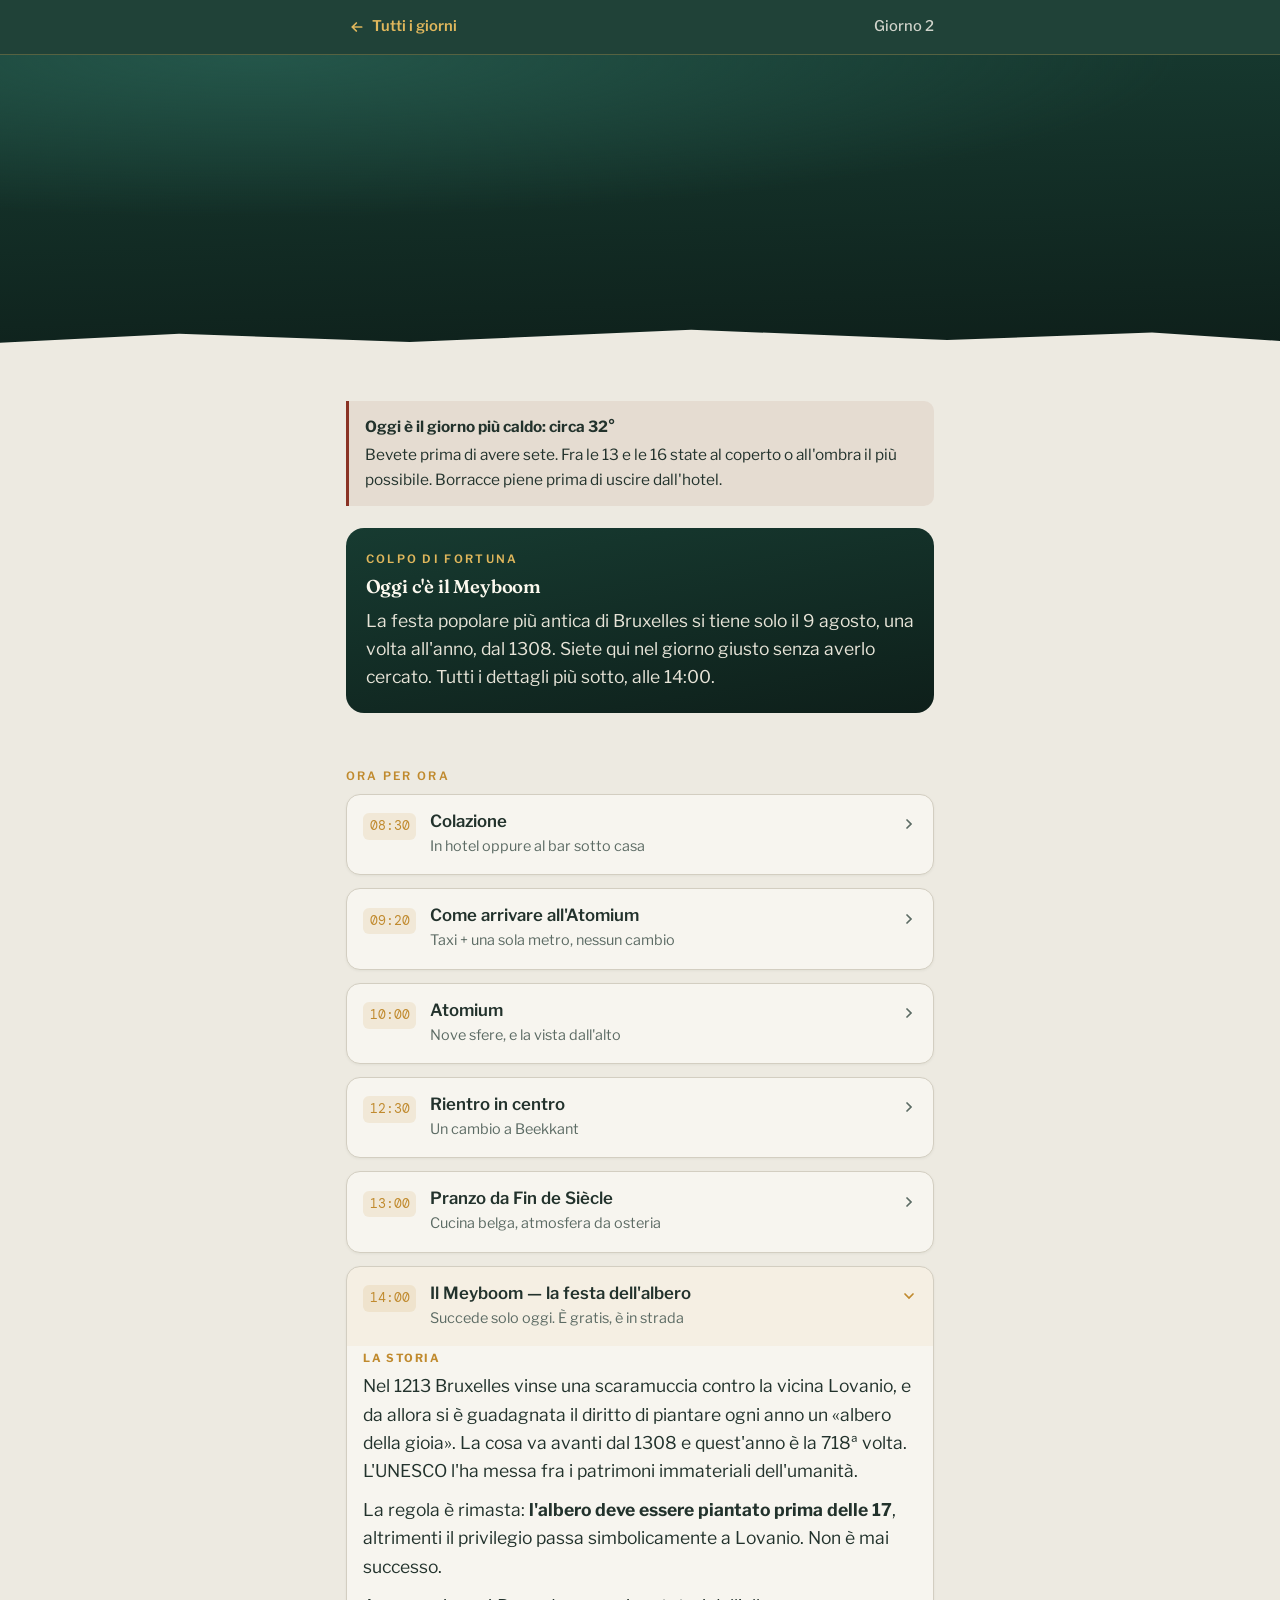
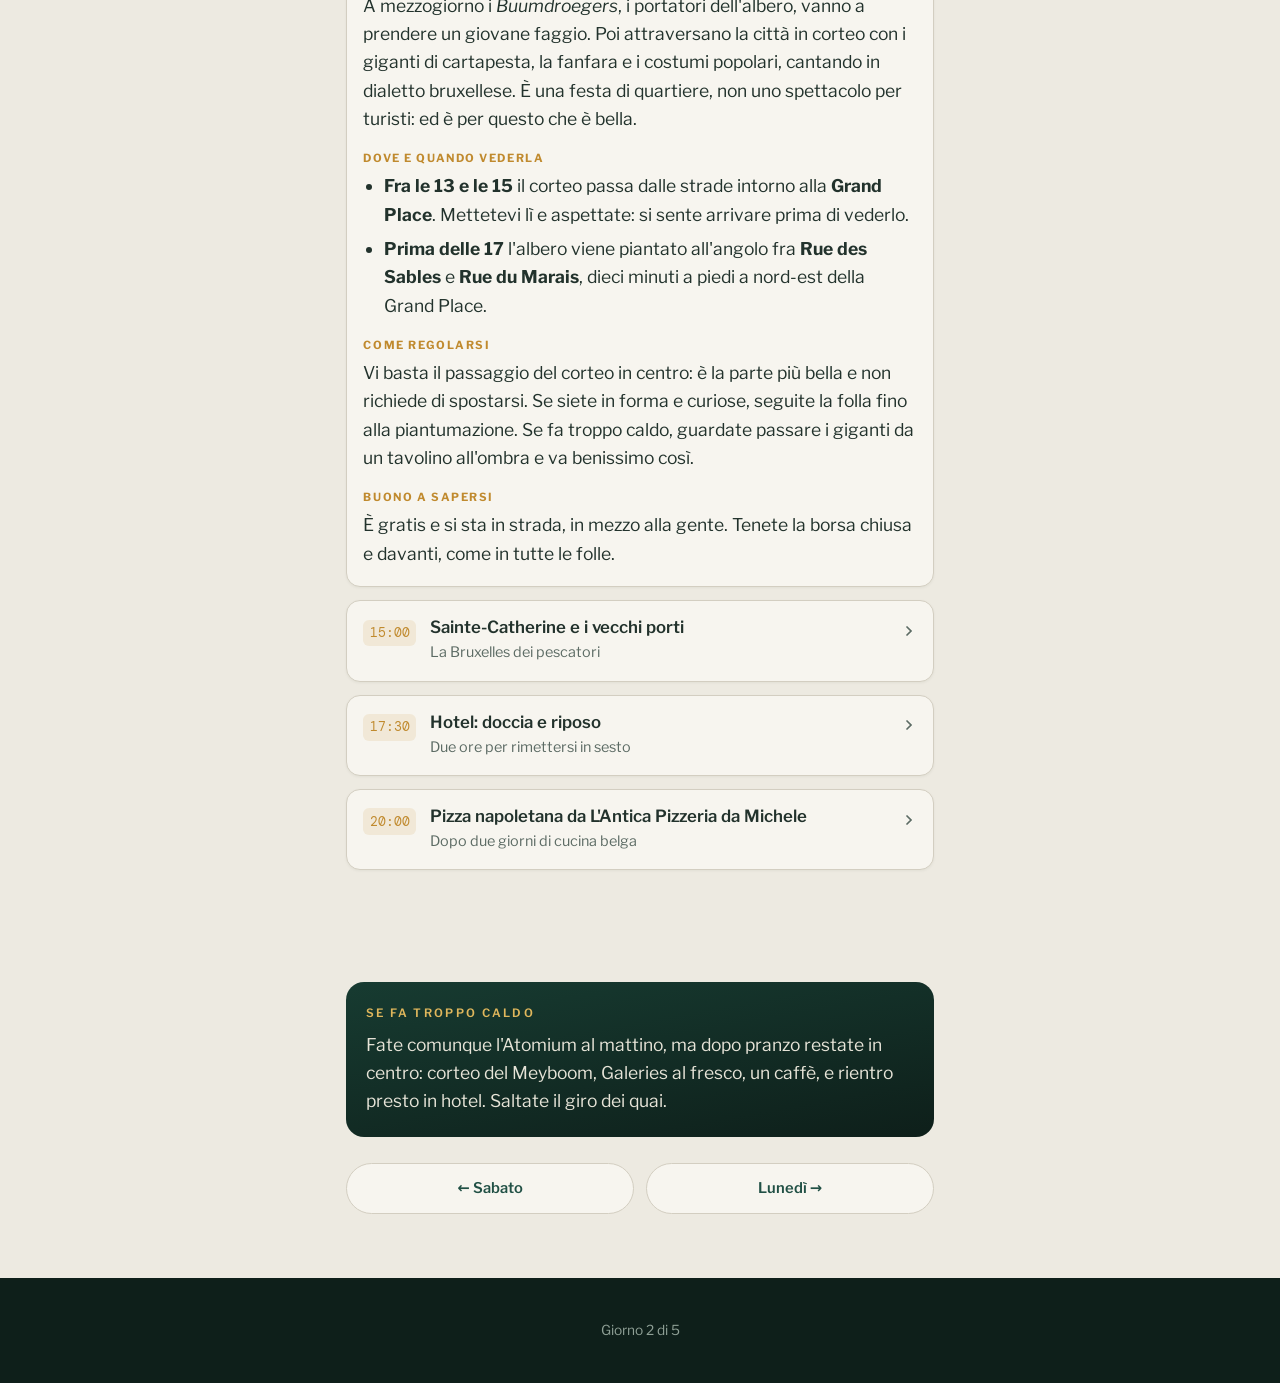
==== domenica.html @ 72709770 "Aggiungo domenica.html" ====
<!doctype html>
<html lang="it">
<head>
<meta charset="utf-8">
<meta name="viewport" content="width=device-width, initial-scale=1">
<meta name="robots" content="noindex, nofollow, noarchive, nosnippet, noimageindex">
<meta name="theme-color" content="#173B31">
<title>Domenica 9 agosto — Atomium e Meyboom</title>
<link rel="preconnect" href="https://fonts.googleapis.com">
<link rel="preconnect" href="https://fonts.gstatic.com" crossorigin>
<link href="https://fonts.googleapis.com/css2?family=DM+Mono:wght@400;500&family=Fraunces:SOFT,WONK,opsz,wght@0..100,0..1,9..144,400..700&family=Libre+Franklin:wght@400;500;600;700&display=swap" rel="stylesheet">
<link rel="stylesheet" href="css/style.css">
</head>
<body>

<div class="topbar">
  <div class="topbar__in">
    <a class="back" href="index.html">
      <svg width="16" height="16" viewBox="0 0 24 24" fill="none" stroke="currentColor" stroke-width="2.6" stroke-linecap="round"><path d="M19 12H6M11 6l-6 6 6 6"/></svg>
      Tutti i giorni
    </a>
    <span class="topbar__title">Giorno 2</span>
  </div>
</div>

<header class="hero">
  <div class="wrap">
    <p class="kicker rise">Domenica 9 agosto</p>
    <h1 class="rise">Atomium, e poi la festa</h1>
    <p class="lede rise">La sfera gigante al mattino, quando c'è ancora fresco. Nel pomeriggio in centro vi capita addosso una festa di sette secoli fa.</p>
  </div>
</header>

<main>
  <section class="section section--tight">
    <div class="wrap">
      <div class="note note--warn">
        <strong>Oggi è il giorno più caldo: circa 32°</strong>
        <p>Bevete prima di avere sete. Fra le 13 e le 16 state al coperto o all'ombra il più possibile. Borracce piene prima di uscire dall'hotel.</p>
      </div>
      <div class="panel">
        <p class="eyebrow">Colpo di fortuna</p>
        <h3>Oggi c'è il Meyboom</h3>
        <p style="margin-bottom:0">La festa popolare più antica di Bruxelles si tiene solo il 9 agosto, una volta all'anno, dal 1308. Siete qui nel giorno giusto senza averlo cercato. Tutti i dettagli più sotto, alle 14:00.</p>
      </div>
    </div>
  </section>

  <section class="section" style="padding-top:.2rem">
    <div class="wrap">
      <p class="eyebrow">Ora per ora</p>

      <details class="stop">
        <summary>
          <span class="stop__time">08:30</span>
          <span class="stop__head">
            <span class="stop__name">Colazione</span>
            <span class="stop__hint">In hotel oppure al bar sotto casa</span>
          </span>
          <svg class="stop__chev" width="16" height="16" viewBox="0 0 24 24" fill="none" stroke="currentColor" stroke-width="2.6" stroke-linecap="round"><path d="M9 6l6 6-6 6"/></svg>
        </summary>
        <div class="stop__body">
          <div class="field">
            <span class="field__label">Dove</span>
            <p>La soluzione più semplice è la colazione in hotel, anche se non è compresa nella prenotazione: si paga sul posto e si guadagna mezz'ora.</p>
            <p>In alternativa, <strong>Café Capitale</strong> in Rue du Midi 45, a pochi passi, è aperto anche la domenica dal mattino.</p>
          </div>
        </div>
      </details>

      <details class="stop">
        <summary>
          <span class="stop__time">09:20</span>
          <span class="stop__head">
            <span class="stop__name">Come arrivare all'Atomium</span>
            <span class="stop__hint">Taxi + una sola metro, nessun cambio</span>
          </span>
          <svg class="stop__chev" width="16" height="16" viewBox="0 0 24 24" fill="none" stroke="currentColor" stroke-width="2.6" stroke-linecap="round"><path d="M9 6l6 6-6 6"/></svg>
        </summary>
        <div class="stop__body">
          <div class="field">
            <span class="field__label">Passo per passo</span>
            <ul>
              <li>Chiedete alla reception un taxi per <strong>Gare du Midi</strong>.</li>
              <li>Entrate nella stazione della metro e cercate la <strong>linea 6 direzione ROI BAUDOUIN</strong>.</li>
              <li>Restate a bordo per 12 fermate e scendete a <strong>HEYSEL / HEIZEL</strong>.</li>
              <li>All'uscita seguite i cartelli «Atomium»: si vede già da lontano.</li>
            </ul>
          </div>
          <div class="field">
            <span class="field__label">Il biglietto</span>
            <p>Ognuna appoggia <strong>la propria</strong> carta bancaria contactless al lettore grigio all'ingresso. Quando compare il verde, siete a posto. Se vi controllano, mostrate la stessa carta che avete usato.</p>
          </div>
          <div class="field">
            <span class="field__label">Quanto ci vuole</span>
            <p>Circa 20 minuti di metro. Contando taxi e attesa, calcolate 40 minuti in tutto.</p>
          </div>
        </div>
      </details>

      <details class="stop">
        <summary>
          <span class="stop__time">10:00</span>
          <span class="stop__head">
            <span class="stop__name">Atomium</span>
            <span class="stop__hint">Nove sfere, e la vista dall'alto</span>
          </span>
          <svg class="stop__chev" width="16" height="16" viewBox="0 0 24 24" fill="none" stroke="currentColor" stroke-width="2.6" stroke-linecap="round"><path d="M9 6l6 6-6 6"/></svg>
        </summary>
        <div class="stop__body">
          <div class="field">
            <span class="field__label">La storia</span>
            <p>È stato costruito per l'Esposizione Universale del 1958 e doveva durare sei mesi. Rappresenta un cristallo di ferro ingrandito 165 miliardi di volte: nove sfere d'acciaio unite da tubi, alto 102 metri. Nel 1958 significava fiducia assoluta nella scienza e nel futuro.</p>
            <p>Finita l'esposizione avrebbero dovuto smontarlo. Piaceva troppo, e nessuno ebbe il coraggio di toccarlo. Sessant'anni dopo è il simbolo della città.</p>
          </div>
          <div class="field">
            <span class="field__label">Orari e costo</span>
            <p>Aperto tutti i giorni dalle 10:00 alle 18:00. Il biglietto è valido per la giornata scelta, con ingresso fino alle 17:30. Circa 17 € a testa.</p>
          </div>
          <div class="field">
            <span class="field__label">Come funziona la visita</span>
            <ul>
              <li>Prima le foto da fuori: da vicino è molto più grande di come sembra.</li>
              <li>Poi l'ascensore fino alla sfera in cima, con la vista a 360° su Bruxelles.</li>
              <li>Si scende visitando le altre sfere, collegate da scale mobili e tubi.</li>
            </ul>
          </div>
          <div class="field">
            <span class="field__label">Buono a sapersi</span>
            <p>La coda per l'ascensore panoramico può arrivare a mezz'ora: per questo si va presto. Dentro c'è aria condizionata e ci sono bagni. <strong>Non aggiungete Mini-Europe</strong>: costa quanto l'Atomium ed è tutto all'aperto, con questo caldo diventa una pena.</p>
          </div>
        </div>
      </details>

      <details class="stop">
        <summary>
          <span class="stop__time">12:30</span>
          <span class="stop__head">
            <span class="stop__name">Rientro in centro</span>
            <span class="stop__hint">Un cambio a Beekkant</span>
          </span>
          <svg class="stop__chev" width="16" height="16" viewBox="0 0 24 24" fill="none" stroke="currentColor" stroke-width="2.6" stroke-linecap="round"><path d="M9 6l6 6-6 6"/></svg>
        </summary>
        <div class="stop__body">
          <div class="field">
            <span class="field__label">Passo per passo</span>
            <ul>
              <li>Tornate alla stazione <strong>HEYSEL / HEIZEL</strong>.</li>
              <li>Prendete la <strong>linea 6 direzione ELISABETH</strong>.</li>
              <li>Dopo 8 fermate scendete a <strong>BEEKKANT</strong>.</li>
              <li>Lì seguite i cartelli per la <strong>linea 1 direzione STOCKEL</strong> oppure la <strong>linea 5 direzione HERRMANN-DEBROUX</strong>: vanno bene entrambe.</li>
              <li>Tre fermate e scendete a <strong>SAINTE-CATHERINE / SINT-KATELIJNE</strong>.</li>
            </ul>
          </div>
          <div class="field">
            <span class="field__label">Se vi confondete</span>
            <p>Mostrate a un addetto questa frase:</p>
            <p class="addr">Sainte-Catherine, s'il vous plaît. Quelle ligne ?</p>
            <p>Non c'è fretta: le metro passano ogni pochi minuti e nessuno vi corre dietro.</p>
          </div>
        </div>
      </details>

      <details class="stop">
        <summary>
          <span class="stop__time">13:00</span>
          <span class="stop__head">
            <span class="stop__name">Pranzo da Fin de Siècle</span>
            <span class="stop__hint">Cucina belga, atmosfera da osteria</span>
          </span>
          <svg class="stop__chev" width="16" height="16" viewBox="0 0 24 24" fill="none" stroke="currentColor" stroke-width="2.6" stroke-linecap="round"><path d="M9 6l6 6-6 6"/></svg>
        </summary>
        <div class="stop__body">
          <div class="field">
            <span class="field__label">Dove</span>
            <p class="addr">Rue des Chartreux 9<br>1000 Bruxelles</p>
          </div>
          <div class="field">
            <span class="field__label">Orari</span>
            <p>Aperto tutti i giorni dalle 12:00. Non si prenota: si arriva e si aspetta il turno.</p>
          </div>
          <div class="field">
            <span class="field__label">Portate contanti</span>
            <p>Storicamente qui si paga <strong>in contanti</strong>. Pare che ora accettino anche la carta, ma non fidatevi: uscite dall'hotel con 60–70 € in tasca e non avrete problemi.</p>
          </div>
          <div class="field">
            <span class="field__label">Se c'è troppa coda</span>
            <p>A tre minuti c'è <strong>9 et Voisins</strong>, Rue Van Artevelde 1, stessa cucina. Oppure mangiate qualcosa di veloce: nel pomeriggio c'è la festa e vale la pena non arrivare tardi.</p>
          </div>
        </div>
      </details>

      <details class="stop" open>
        <summary>
          <span class="stop__time">14:00</span>
          <span class="stop__head">
            <span class="stop__name">Il Meyboom — la festa dell'albero</span>
            <span class="stop__hint">Succede solo oggi. È gratis, è in strada</span>
          </span>
          <svg class="stop__chev" width="16" height="16" viewBox="0 0 24 24" fill="none" stroke="currentColor" stroke-width="2.6" stroke-linecap="round"><path d="M9 6l6 6-6 6"/></svg>
        </summary>
        <div class="stop__body">
          <div class="field">
            <span class="field__label">La storia</span>
            <p>Nel 1213 Bruxelles vinse una scaramuccia contro la vicina Lovanio, e da allora si è guadagnata il diritto di piantare ogni anno un «albero della gioia». La cosa va avanti dal 1308 e quest'anno è la 718ª volta. L'UNESCO l'ha messa fra i patrimoni immateriali dell'umanità.</p>
            <p>La regola è rimasta: <strong>l'albero deve essere piantato prima delle 17</strong>, altrimenti il privilegio passa simbolicamente a Lovanio. Non è mai successo.</p>
            <p>A mezzogiorno i <em>Buumdroegers</em>, i portatori dell'albero, vanno a prendere un giovane faggio. Poi attraversano la città in corteo con i giganti di cartapesta, la fanfara e i costumi popolari, cantando in dialetto bruxellese. È una festa di quartiere, non uno spettacolo per turisti: ed è per questo che è bella.</p>
          </div>
          <div class="field">
            <span class="field__label">Dove e quando vederla</span>
            <ul>
              <li><strong>Fra le 13 e le 15</strong> il corteo passa dalle strade intorno alla <strong>Grand Place</strong>. Mettetevi lì e aspettate: si sente arrivare prima di vederlo.</li>
              <li><strong>Prima delle 17</strong> l'albero viene piantato all'angolo fra <strong>Rue des Sables</strong> e <strong>Rue du Marais</strong>, dieci minuti a piedi a nord-est della Grand Place.</li>
            </ul>
          </div>
          <div class="field">
            <span class="field__label">Come regolarsi</span>
            <p>Vi basta il passaggio del corteo in centro: è la parte più bella e non richiede di spostarsi. Se siete in forma e curiose, seguite la folla fino alla piantumazione. Se fa troppo caldo, guardate passare i giganti da un tavolino all'ombra e va benissimo così.</p>
          </div>
          <div class="field">
            <span class="field__label">Buono a sapersi</span>
            <p>È gratis e si sta in strada, in mezzo alla gente. Tenete la borsa chiusa e davanti, come in tutte le folle.</p>
          </div>
        </div>
      </details>

      <details class="stop">
        <summary>
          <span class="stop__time">15:00</span>
          <span class="stop__head">
            <span class="stop__name">Sainte-Catherine e i vecchi porti</span>
            <span class="stop__hint">La Bruxelles dei pescatori</span>
          </span>
          <svg class="stop__chev" width="16" height="16" viewBox="0 0 24 24" fill="none" stroke="currentColor" stroke-width="2.6" stroke-linecap="round"><path d="M9 6l6 6-6 6"/></svg>
        </summary>
        <div class="stop__body">
          <div class="field">
            <span class="field__label">La storia</span>
            <p>Fino all'Ottocento qui c'era acqua: un porto interno collegava Bruxelles al mare attraverso i canali. Poi i bacini furono coperti e diventarono strade, ma i nomi sono rimasti — <em>Quai au Bois à Brûler</em>, la banchina della legna da ardere, <em>Marché aux Poissons</em>, il mercato del pesce.</p>
            <p>Le piazze lunghe e strette che vedete sono i vecchi bacini svuotati. È il quartiere dei ristoranti di pesce e, la sera, dei bruxellesi veri.</p>
          </div>
          <div class="field">
            <span class="field__label">Il giro, senza fretta</span>
            <ul>
              <li>Piazza Sainte-Catherine e la chiesa.</li>
              <li>I vecchi quai e la zona del mercato del pesce.</li>
              <li>La Borsa, da fuori.</li>
              <li>Una pausa al fresco nelle Galeries Saint-Hubert.</li>
              <li>Ancora Grand Place, poi rientro a piedi in hotel.</li>
            </ul>
          </div>
          <div class="field">
            <span class="field__label">Con questo caldo</span>
            <p>Fate una sosta ogni mezz'ora: un caffè, una cioccolata fredda, una gaufre. Le Galeries e i locali sono anche pause d'ombra, non solo golosità.</p>
          </div>
        </div>
      </details>

      <details class="stop">
        <summary>
          <span class="stop__time">17:30</span>
          <span class="stop__head">
            <span class="stop__name">Hotel: doccia e riposo</span>
            <span class="stop__hint">Due ore per rimettersi in sesto</span>
          </span>
          <svg class="stop__chev" width="16" height="16" viewBox="0 0 24 24" fill="none" stroke="currentColor" stroke-width="2.6" stroke-linecap="round"><path d="M9 6l6 6-6 6"/></svg>
        </summary>
        <div class="stop__body">
          <div class="field">
            <span class="field__label">Promemoria</span>
            <p>Riempite le borracce per domani: la giornata a Bruges comincia presto.</p>
          </div>
        </div>
      </details>

      <details class="stop">
        <summary>
          <span class="stop__time">20:00</span>
          <span class="stop__head">
            <span class="stop__name">Pizza napoletana da L'Antica Pizzeria da Michele</span>
            <span class="stop__hint">Dopo due giorni di cucina belga</span>
          </span>
          <svg class="stop__chev" width="16" height="16" viewBox="0 0 24 24" fill="none" stroke="currentColor" stroke-width="2.6" stroke-linecap="round"><path d="M9 6l6 6-6 6"/></svg>
        </summary>
        <div class="stop__body">
          <div class="field">
            <span class="field__label">Perché proprio qui</span>
            <p>È la filiale bruxellese della pizzeria di Napoli aperta nel 1870, quella storica dei Forcella. Impasto sottile e alto sul cornicione, cotta in un attimo, pizze grandi. Dopo carbonnade e crocchette, fa un piacere enorme.</p>
          </div>
          <div class="field">
            <span class="field__label">Dove</span>
            <p class="addr">Rue Antoine Dansaert 53<br>1000 Bruxelles</p>
            <a class="tel" href="tel:+3224272844">Chiama per prenotare</a>
          </div>
          <div class="field">
            <span class="field__label">Orari e costo</span>
            <p>Aperto tutti i giorni dalle 11:00 a mezzanotte. Una pizza sta intorno ai 12–15 €.</p>
          </div>
          <div class="field">
            <span class="field__label">Come arrivarci</span>
            <p>Dieci minuti a piedi dall'hotel passando dalla Borsa, oppure quattro minuti dalla zona di Sainte-Catherine dove siete state nel pomeriggio.</p>
          </div>
          <div class="field">
            <span class="field__label">Buono a sapersi</span>
            <p>Le pizze sono grosse: se non ce la fate, chiedete la scatola e portatela via, lo fanno senza problemi.</p>
          </div>
        </div>
      </details>

    </div>
  </section>

  <section class="section section--tight">
    <div class="wrap">
      <div class="panel">
        <p class="eyebrow">Se fa troppo caldo</p>
        <p style="margin-bottom:0">Fate comunque l'Atomium al mattino, ma dopo pranzo restate in centro: corteo del Meyboom, Galeries al fresco, un caffè, e rientro presto in hotel. Saltate il giro dei quai.</p>
      </div>

      <div class="pager">
        <a href="sabato.html">← Sabato</a>
        <a href="lunedi.html">Lunedì →</a>
      </div>
    </div>
  </section>
</main>

<footer class="foot">
  <div class="wrap"><p style="margin:0">Giorno 2 di 5</p></div>
</footer>

<script src="js/main.js"></script>
</body>
</html>
---- css/style.css ----
/* ============================================================
   Bruxelles & Bruges — foglio di stile
   Palette: brasserie Art Nouveau (verde bottiglia, ottone, carta)
   ============================================================ */

:root{
  --ink:      #0E1F1A;
  --green:    #173B31;
  --green-2:  #215045;
  --brass:    #C08A2E;
  --brass-lt: #E0B75C;
  --paper:    #EDEAE1;
  --paper-2:  #F7F5EF;
  --text:     #22322C;
  --muted:    #5C6B64;
  --oxblood:  #8A3324;
  --line:     #D3CEC1;

  --sp: clamp(1.1rem, 5vw, 1.6rem);
  --radius: 14px;
  --shadow: 0 2px 10px rgba(14,31,26,.07), 0 12px 28px rgba(14,31,26,.06);
}

*,*::before,*::after{ box-sizing:border-box; }

html{ -webkit-text-size-adjust:100%; scroll-behavior:smooth; }

body{
  margin:0;
  background:var(--paper);
  color:var(--text);
  font-family:"Libre Franklin", system-ui, -apple-system, "Segoe UI", sans-serif;
  font-size:17.5px;
  line-height:1.62;
  -webkit-font-smoothing:antialiased;
  overflow-x:hidden;
}

h1,h2,h3{
  font-family:"Fraunces","Iowan Old Style",Georgia,serif;
  font-variation-settings:"SOFT" 20,"WONK" 1;
  font-weight:600;
  line-height:1.12;
  letter-spacing:-.01em;
  margin:0 0 .5em;
}

h1{ font-size:clamp(2.1rem,9.5vw,3rem); }
h2{ font-size:clamp(1.45rem,6vw,1.9rem); }
h3{ font-size:1.16rem; }

p{ margin:0 0 1em; }
a{ color:var(--green-2); }

.wrap{ width:100%; max-width:640px; margin-inline:auto; padding-inline:var(--sp); }

/* ---------- etichette / occhielli ---------- */
.eyebrow{
  font-size:.72rem;
  font-weight:600;
  text-transform:uppercase;
  letter-spacing:.2em;
  color:var(--brass);
  margin:0 0 .7em;
}
.mono{
  font-family:"DM Mono","SFMono-Regular",ui-monospace,Menlo,monospace;
  font-size:.86em;
  letter-spacing:.01em;
}

/* ============================================================
   Barra superiore
   ============================================================ */
.topbar{
  position:sticky; top:0; z-index:50;
  background:rgba(23,59,49,.96);
  backdrop-filter:saturate(140%) blur(8px);
  border-bottom:1px solid rgba(224,183,92,.28);
}
.topbar__in{
  display:flex; align-items:center; gap:.7rem;
  min-height:54px;
  max-width:640px; margin-inline:auto; padding-inline:var(--sp);
}
.topbar a.back{
  display:inline-flex; align-items:center; gap:.45rem;
  color:var(--brass-lt); text-decoration:none;
  font-size:.92rem; font-weight:600;
  padding:.55rem .2rem;
}
.topbar a.back:hover{ color:#fff; }
.topbar__title{
  color:#EFEDE4; font-size:.92rem; font-weight:500;
  margin-left:auto; opacity:.85;
}

/* ============================================================
   Copertina
   ============================================================ */
.hero{
  position:relative;
  background:
    radial-gradient(120% 90% at 20% 0%, #24564A 0%, transparent 60%),
    linear-gradient(178deg,var(--green) 0%, var(--ink) 100%);
  color:#F2EFE5;
  padding:calc(var(--sp) * 2.4) 0 calc(var(--sp) * 2.1);
  overflow:hidden;
}
.hero::after{
  content:""; position:absolute; inset:auto 0 -1px 0; height:34px;
  background:var(--paper);
  clip-path:polygon(0 100%,0 60%,14% 34%,32% 58%,54% 22%,74% 52%,90% 30%,100% 55%,100% 100%);
  opacity:.999;
}
.hero__flourish{
  position:absolute; right:-70px; top:-40px;
  width:280px; height:280px; opacity:.16; pointer-events:none;
}
.hero h1{ color:#FBF8EE; margin-bottom:.35em; }
.hero .kicker{
  color:var(--brass-lt); font-weight:600;
  letter-spacing:.18em; text-transform:uppercase; font-size:.74rem;
  margin:0 0 1.1em;
}
.hero .lede{ color:#D8DFD8; font-size:1.06rem; margin-bottom:0; max-width:34ch; }
.hero .dates{
  display:inline-block; margin-top:1.4rem;
  border:1px solid rgba(224,183,92,.45); border-radius:99px;
  padding:.42rem 1rem; color:var(--brass-lt);
}

/* animazione di entrata */
.rise{ opacity:0; transform:translateY(14px); }
.loaded .rise{ animation:rise .75s cubic-bezier(.22,.8,.3,1) forwards; }
.loaded .rise:nth-child(2){ animation-delay:.09s; }
.loaded .rise:nth-child(3){ animation-delay:.18s; }
.loaded .rise:nth-child(4){ animation-delay:.27s; }
.loaded .rise:nth-child(5){ animation-delay:.36s; }
@keyframes rise{ to{ opacity:1; transform:none; } }

/* ============================================================
   Sezioni
   ============================================================ */
.section{ padding:calc(var(--sp) * 1.9) 0; }
.section--tight{ padding:calc(var(--sp) * 1.1) 0; }

.rule{
  border:0; height:1px; background:var(--line);
  margin:calc(var(--sp) * 1.3) 0;
}

/* ============================================================
   Filo dei giorni (elemento distintivo)
   ============================================================ */
.thread{ position:relative; padding-left:44px; }
.thread__rail{
  position:absolute; left:15px; top:6px; bottom:6px; width:2px;
  background:var(--line); border-radius:2px;
}
.thread__fill{
  position:absolute; left:15px; top:6px; width:2px; height:0;
  background:linear-gradient(180deg,var(--brass-lt),var(--brass));
  border-radius:2px;
  transition:height .18s linear;
}

.day{
  position:relative;
  margin-bottom:1.05rem;
  opacity:0; transform:translateY(18px);
  transition:opacity .6s ease, transform .6s cubic-bezier(.22,.8,.3,1);
}
.day.is-in{ opacity:1; transform:none; }

.day__node{
  position:absolute; left:-36px; top:22px;
  width:15px; height:15px; border-radius:50%;
  background:var(--paper); border:2px solid var(--line);
  transition:border-color .45s ease, background .45s ease, box-shadow .45s ease;
}
.day.is-in .day__node{
  border-color:var(--brass);
  background:var(--brass-lt);
  box-shadow:0 0 0 5px rgba(192,138,46,.14);
}

.day__card{
  display:block;
  background:var(--paper-2);
  border:1px solid var(--line);
  border-radius:var(--radius);
  padding:1.15rem 1.15rem 1.2rem;
  text-decoration:none; color:inherit;
  box-shadow:var(--shadow);
  transition:transform .25s cubic-bezier(.22,.8,.3,1), box-shadow .25s ease, border-color .25s ease;
}
.day__card:active{ transform:scale(.988); }
.day__card:hover{ border-color:var(--brass); }

.day__date{
  font-family:"DM Mono",ui-monospace,monospace;
  font-size:.78rem; letter-spacing:.06em;
  color:var(--brass); text-transform:uppercase;
  display:flex; align-items:baseline; gap:.5rem; margin-bottom:.45rem;
}
.day__date b{ color:var(--muted); font-weight:500; }
.day__title{
  font-family:"Fraunces",Georgia,serif;
  font-variation-settings:"SOFT" 20,"WONK" 1;
  font-size:1.42rem; font-weight:600; line-height:1.15;
  margin:0 0 .35rem;
}
.day__sub{ color:var(--muted); font-size:.97rem; margin:0; }
.day__meta{
  display:flex; flex-wrap:wrap; gap:.4rem;
  margin-top:.85rem;
}
.chip{
  font-size:.76rem; font-weight:600; letter-spacing:.02em;
  padding:.28rem .62rem; border-radius:99px;
  background:rgba(23,59,49,.07); color:var(--green-2);
  border:1px solid rgba(23,59,49,.1);
}
.chip--sun{ background:rgba(192,138,46,.14); color:#8A6414; border-color:rgba(192,138,46,.25); }
.chip--star{ background:rgba(138,51,36,.1); color:var(--oxblood); border-color:rgba(138,51,36,.2); }
.day__go{
  margin-top:.9rem; font-size:.88rem; font-weight:600;
  color:var(--green-2); display:inline-flex; align-items:center; gap:.35rem;
}
.day__go svg{ transition:transform .25s ease; }
.day__card:hover .day__go svg{ transform:translateX(3px); }

/* ============================================================
   Tappe (fisarmonica)
   ============================================================ */
.stop{
  background:var(--paper-2);
  border:1px solid var(--line);
  border-radius:var(--radius);
  margin-bottom:.8rem;
  overflow:hidden;
  box-shadow:0 1px 3px rgba(14,31,26,.05);
}
.stop > summary{
  list-style:none; cursor:pointer;
  padding:1rem 1.05rem;
  display:flex; gap:.85rem; align-items:flex-start;
}
.stop > summary::-webkit-details-marker{ display:none; }
.stop > summary:focus-visible{ outline:3px solid var(--brass); outline-offset:-3px; }

.stop__time{
  font-family:"DM Mono",ui-monospace,monospace;
  font-size:.79rem; color:var(--brass);
  background:rgba(192,138,46,.12);
  border-radius:6px; padding:.2rem .4rem;
  white-space:nowrap; margin-top:.15rem;
}
.stop__head{ flex:1; min-width:0; }
.stop__name{ font-weight:600; font-size:1.05rem; display:block; line-height:1.3; }
.stop__hint{ color:var(--muted); font-size:.9rem; display:block; margin-top:.15rem; }
.stop__chev{
  flex:none; margin-top:.35rem; color:var(--muted);
  transition:transform .3s cubic-bezier(.22,.8,.3,1);
}
.stop[open] > summary .stop__chev{ transform:rotate(90deg); color:var(--brass); }
.stop[open] > summary{ background:rgba(192,138,46,.06); }

.stop__body{ padding:.2rem 1.05rem 1.15rem; }
.stop[open] .stop__body{ animation:unfold .34s cubic-bezier(.22,.8,.3,1); }
@keyframes unfold{ from{ opacity:0; transform:translateY(-6px); } to{ opacity:1; transform:none; } }

.field{ margin:0 0 1rem; }
.field:last-child{ margin-bottom:0; }
.field__label{
  font-size:.7rem; font-weight:700; text-transform:uppercase;
  letter-spacing:.14em; color:var(--brass);
  display:block; margin-bottom:.3rem;
}
.field p{ margin:0 0 .6em; }
.field p:last-child{ margin-bottom:0; }
.field ul{ margin:.2em 0 0; padding-left:1.15em; }
.field li{ margin-bottom:.35em; }

/* ============================================================
   Riquadri di avviso
   ============================================================ */
.note{
  border-left:3px solid var(--brass);
  background:rgba(192,138,46,.09);
  border-radius:0 10px 10px 0;
  padding:.85rem 1rem;
  margin:1.1rem 0;
  font-size:.96rem;
}
.note--warn{ border-left-color:var(--oxblood); background:rgba(138,51,36,.08); }
.note--calm{ border-left-color:var(--green-2); background:rgba(23,59,49,.06); }
.note strong{ display:block; margin-bottom:.2rem; }
.note p:last-child{ margin-bottom:0; }

/* ============================================================
   Blocco verde (piano B, riepiloghi)
   ============================================================ */
.panel{
  background:linear-gradient(170deg,var(--green) 0%,var(--ink) 100%);
  color:#E7E4D8;
  border-radius:18px;
  padding:1.35rem 1.25rem;
  margin:1.4rem 0;
}
.panel h2,.panel h3{ color:#FBF8EE; }
.panel .eyebrow{ color:var(--brass-lt); }
.panel a{ color:var(--brass-lt); }
.panel ul{ padding-left:1.15em; margin:.4em 0 0; }
.panel li{ margin-bottom:.45em; }

/* ============================================================
   Riquadri indirizzo / telefono
   ============================================================ */
.card{
  background:var(--paper-2); border:1px solid var(--line);
  border-radius:var(--radius); padding:1rem 1.05rem; margin-bottom:.8rem;
}
.card h3{ margin-bottom:.3rem; }
.addr{
  font-family:"DM Mono",ui-monospace,monospace;
  font-size:.94rem; line-height:1.5;
  background:rgba(23,59,49,.05);
  border:1px dashed var(--line);
  border-radius:10px; padding:.7rem .8rem;
  margin:.6rem 0;
  word-break:break-word;
  white-space:pre-line;
}
.tel{
  display:inline-flex; align-items:center; gap:.45rem;
  background:var(--green); color:#F5F2E7 !important;
  text-decoration:none; font-weight:600; font-size:.95rem;
  padding:.6rem 1rem; border-radius:99px;
  margin-top:.3rem;
}
.tel:active{ transform:scale(.97); }
.tel--sos{ background:var(--oxblood); }

/* ============================================================
   Frasi in francese
   ============================================================ */
.phrase{
  border-bottom:1px solid var(--line);
  padding:.9rem 0;
}
.phrase:last-child{ border-bottom:0; }
.phrase__fr{
  font-family:"Fraunces",Georgia,serif;
  font-variation-settings:"SOFT" 20,"WONK" 1;
  font-size:1.14rem; color:var(--green); font-weight:600;
  margin:0 0 .2rem;
}
.phrase__it{ color:var(--muted); font-size:.94rem; margin:0; }

/* ============================================================
   Navigazione a griglia (home)
   ============================================================ */
.grid{ display:grid; grid-template-columns:1fr 1fr; gap:.7rem; }
.tile{
  display:flex; flex-direction:column; justify-content:flex-end;
  min-height:104px;
  background:var(--paper-2); border:1px solid var(--line);
  border-radius:var(--radius); padding:.9rem;
  text-decoration:none; color:inherit;
  transition:border-color .2s ease, transform .2s ease;
}
.tile:active{ transform:scale(.98); }
.tile:hover{ border-color:var(--brass); }
.tile__icon{ font-size:1.35rem; line-height:1; margin-bottom:auto; }
.tile__name{ font-weight:600; font-size:1rem; }
.tile__sub{ color:var(--muted); font-size:.82rem; }

/* ============================================================
   Piè di pagina
   ============================================================ */
.foot{
  background:var(--ink); color:#8FA096;
  padding:calc(var(--sp) * 1.6) 0; margin-top:calc(var(--sp) * 1.4);
  font-size:.86rem; text-align:center;
}
.foot a{ color:var(--brass-lt); }

/* prossimo / precedente */
.pager{ display:flex; gap:.7rem; margin-top:1.6rem; }
.pager a{
  flex:1; text-align:center;
  border:1px solid var(--line); border-radius:99px;
  padding:.8rem .6rem; text-decoration:none;
  font-weight:600; font-size:.92rem; color:var(--green-2);
  background:var(--paper-2);
}
.pager a:active{ transform:scale(.98); }

/* accessibilità */
:focus-visible{ outline:3px solid var(--brass); outline-offset:2px; border-radius:4px; }

@media (prefers-reduced-motion: reduce){
  *{ animation-duration:.001ms !important; transition-duration:.001ms !important; }
  html{ scroll-behavior:auto; }
  .rise,.day{ opacity:1 !important; transform:none !important; }
}
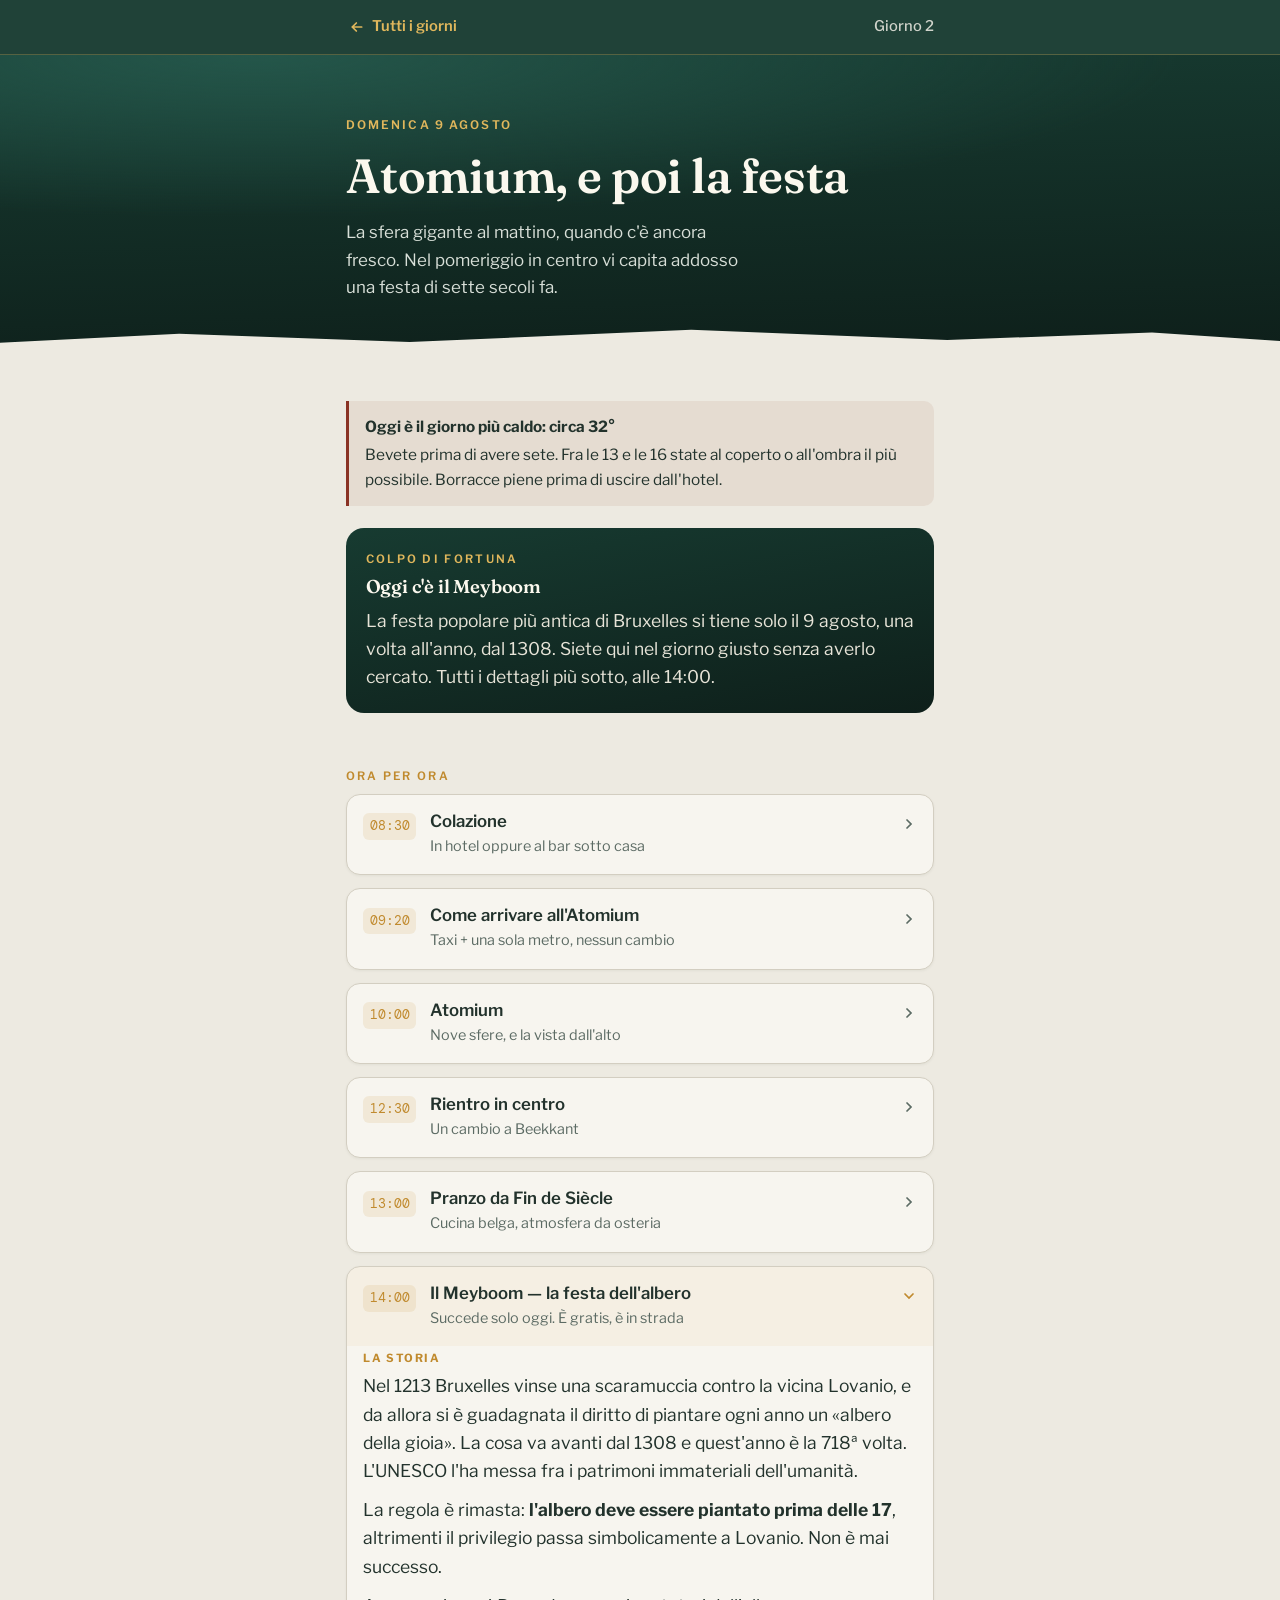
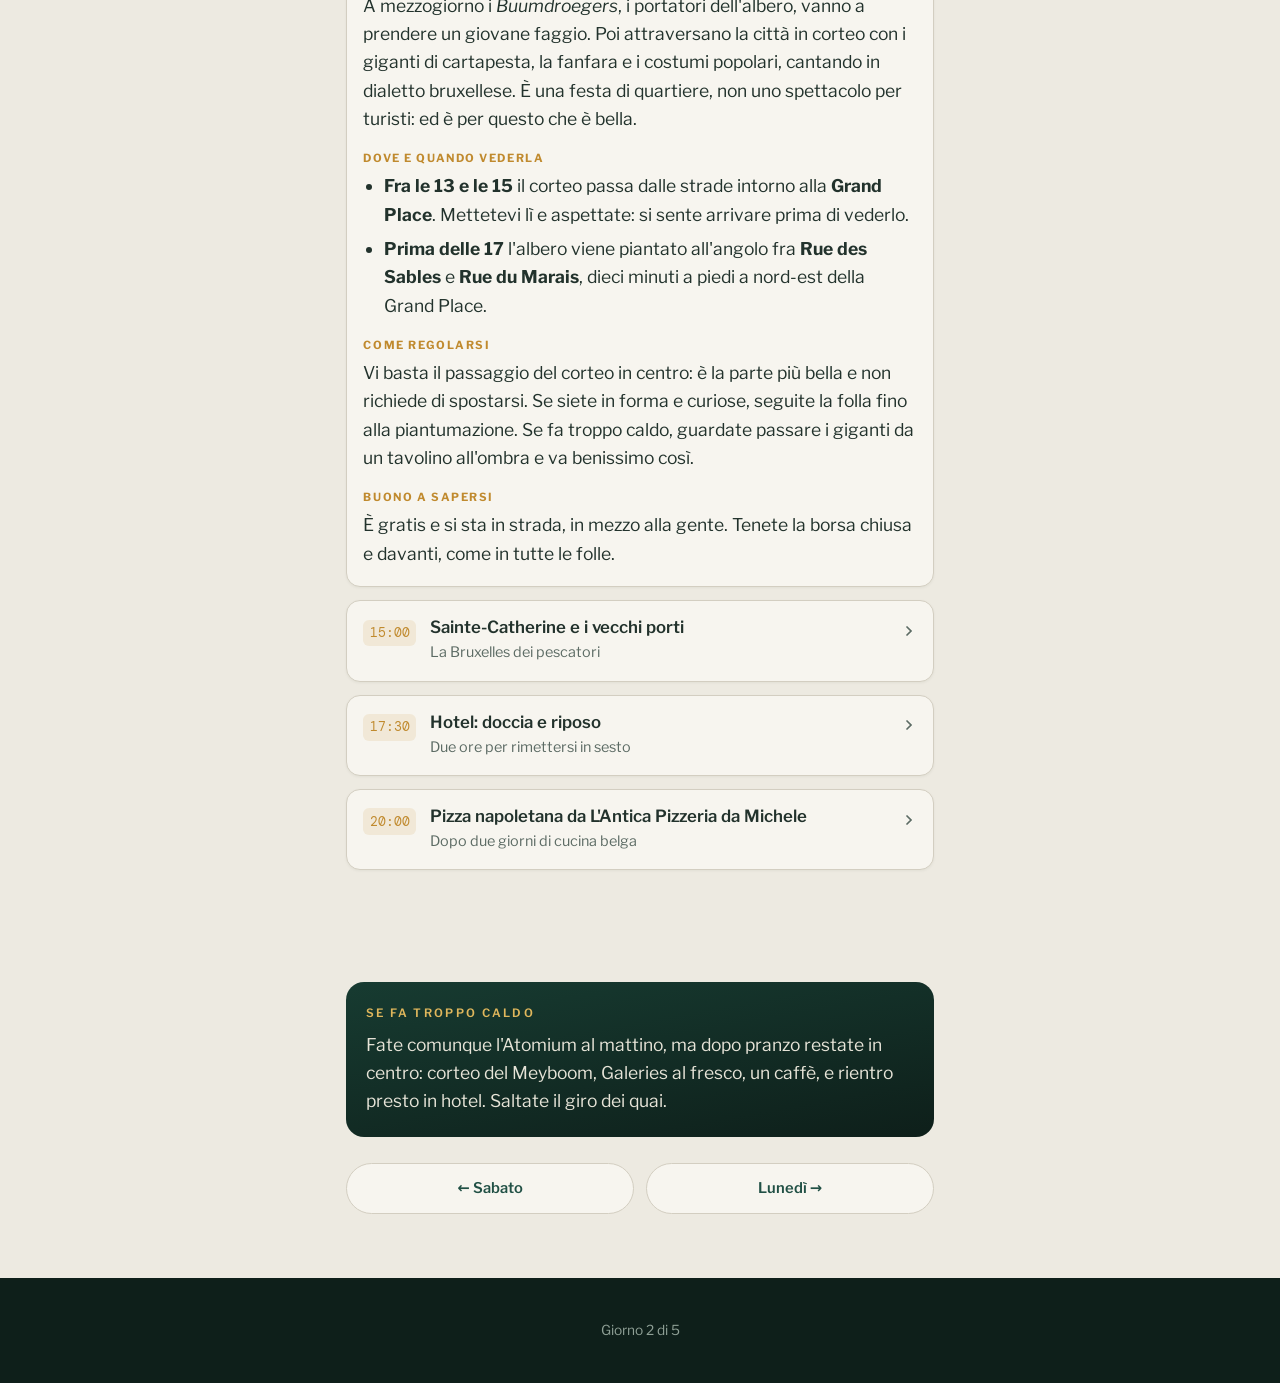
==== commit 1f725e7e: "Aggiungo domenica.html" ====
--- a/domenica.html
+++ b/domenica.html
@@ -50,7 +50,7 @@
     <div class="wrap">
       <p class="eyebrow">Ora per ora</p>
 
-      <details class="stop">
+      <details class="stop" data-maps="Café Capitale, Rue du Midi 45, 1000 Bruxelles">
         <summary>
           <span class="stop__time">08:30</span>
           <span class="stop__head">
@@ -68,7 +68,7 @@
         </div>
       </details>
 
-      <details class="stop">
+      <details class="stop" data-maps="Bruxelles-Midi, 1060 Saint-Gilles">
         <summary>
           <span class="stop__time">09:20</span>
           <span class="stop__head">
@@ -98,7 +98,7 @@
         </div>
       </details>
 
-      <details class="stop">
+      <details class="stop" data-maps="Atomium, Place de l'Atomium 1, 1020 Bruxelles">
         <summary>
           <span class="stop__time">10:00</span>
           <span class="stop__head">
@@ -132,7 +132,7 @@
         </div>
       </details>
 
-      <details class="stop">
+      <details class="stop" data-maps="Place Sainte-Catherine, 1000 Bruxelles">
         <summary>
           <span class="stop__time">12:30</span>
           <span class="stop__head">
@@ -161,7 +161,7 @@
         </div>
       </details>
 
-      <details class="stop">
+      <details class="stop" data-maps="Fin de Siècle, Rue des Chartreux 9, 1000 Bruxelles">
         <summary>
           <span class="stop__time">13:00</span>
           <span class="stop__head">
@@ -190,7 +190,7 @@
         </div>
       </details>
 
-      <details class="stop" open>
+      <details class="stop" data-maps="Grand Place, 1000 Bruxelles" open>
         <summary>
           <span class="stop__time">14:00</span>
           <span class="stop__head">
@@ -224,7 +224,7 @@
         </div>
       </details>
 
-      <details class="stop">
+      <details class="stop" data-maps="Place Sainte-Catherine, 1000 Bruxelles">
         <summary>
           <span class="stop__time">15:00</span>
           <span class="stop__head">
@@ -273,7 +273,7 @@
         </div>
       </details>
 
-      <details class="stop">
+      <details class="stop" data-maps="L'Antica Pizzeria da Michele, Rue Antoine Dansaert 53, 1000 Bruxelles">
         <summary>
           <span class="stop__time">20:00</span>
           <span class="stop__head">
--- a/css/style.css
+++ b/css/style.css
@@ -344,6 +344,21 @@
 .tel--sos{ background:var(--oxblood); }
 
 /* ============================================================
+   Tasto "Portami lì" dentro le tappe
+   ============================================================ */
+.gobtn{
+  display:flex; align-items:center; justify-content:center; gap:.5rem;
+  width:100%; margin-top:1.1rem;
+  background:var(--green); color:#F5F2E7 !important;
+  text-decoration:none; font-weight:600; font-size:.95rem;
+  padding:.85rem 1rem; border-radius:12px;
+  border:1px solid var(--ink);
+}
+.gobtn:active{ transform:scale(.985); }
+.gobtn svg{ flex:none; }
+.gobtn small{ display:block; font-weight:400; opacity:.75; font-size:.78rem; }
+
+/* ============================================================
    Frasi in francese
    ============================================================ */
 .phrase{
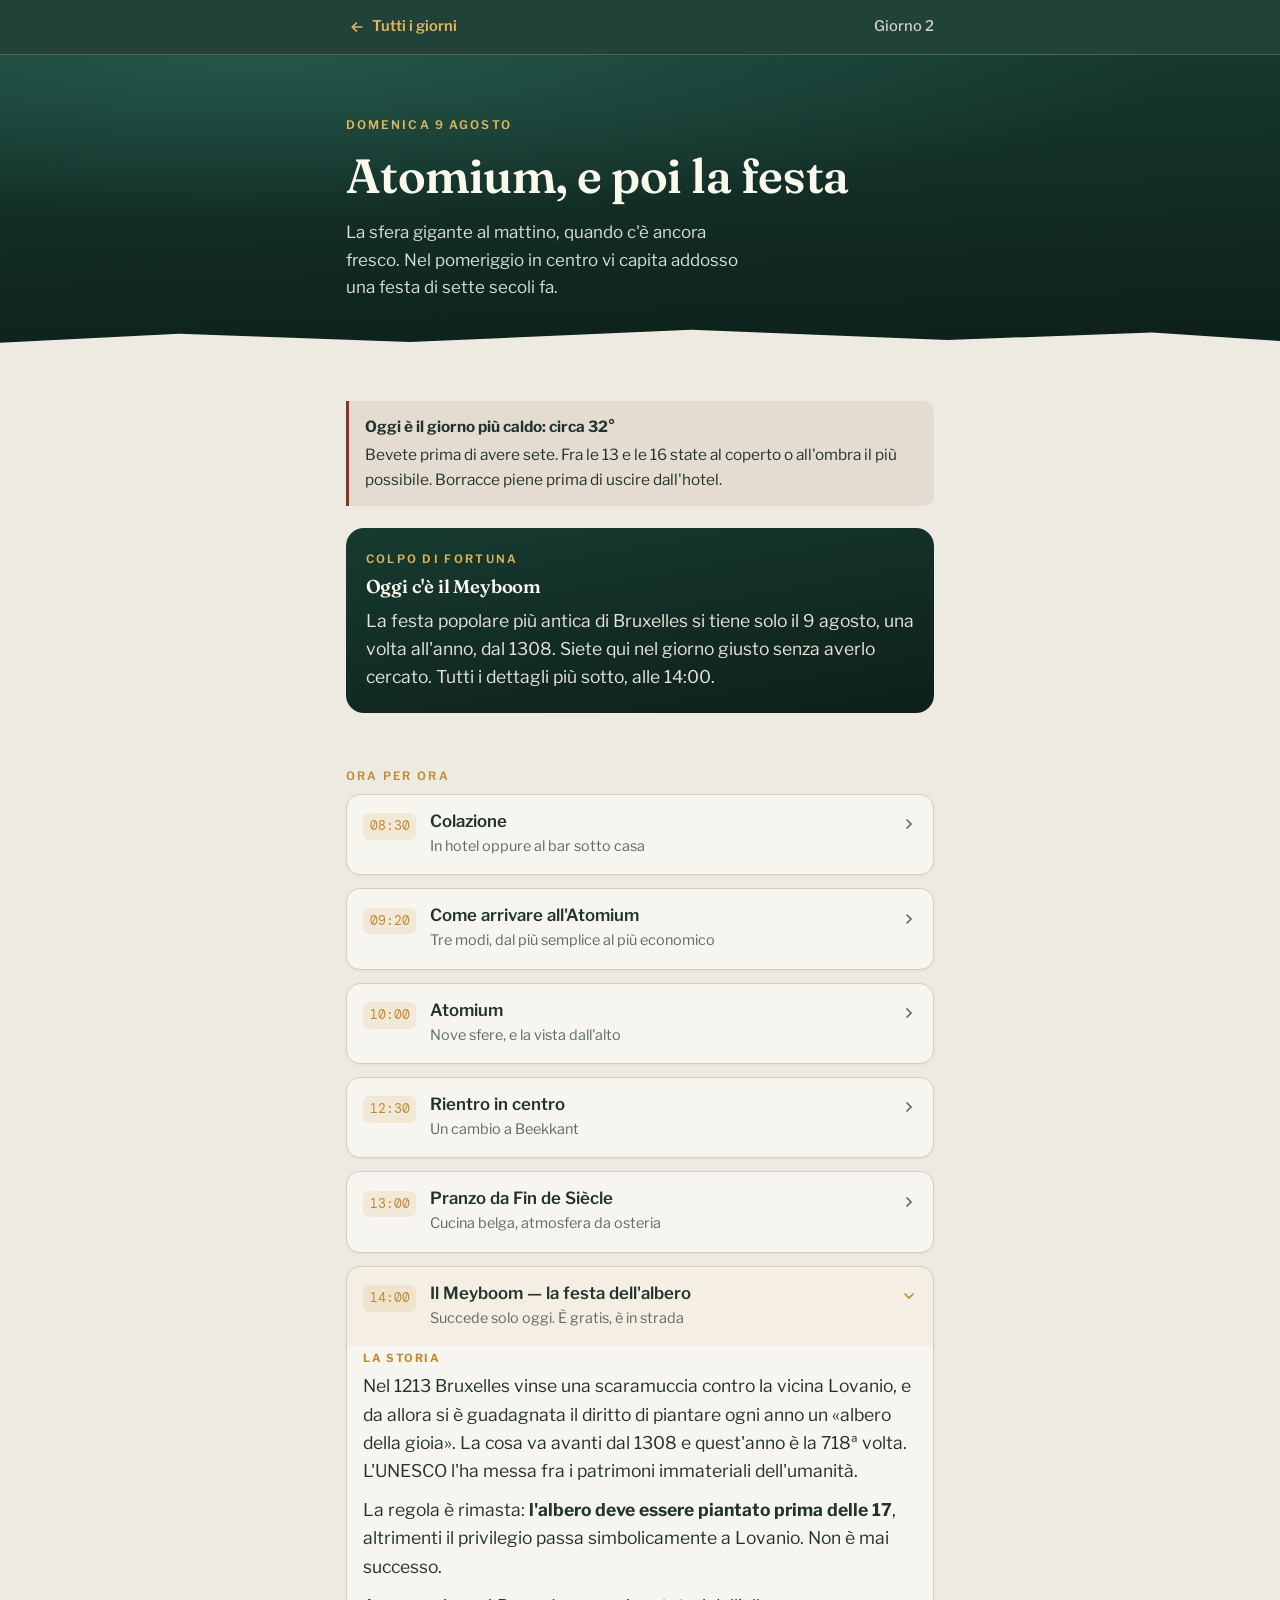
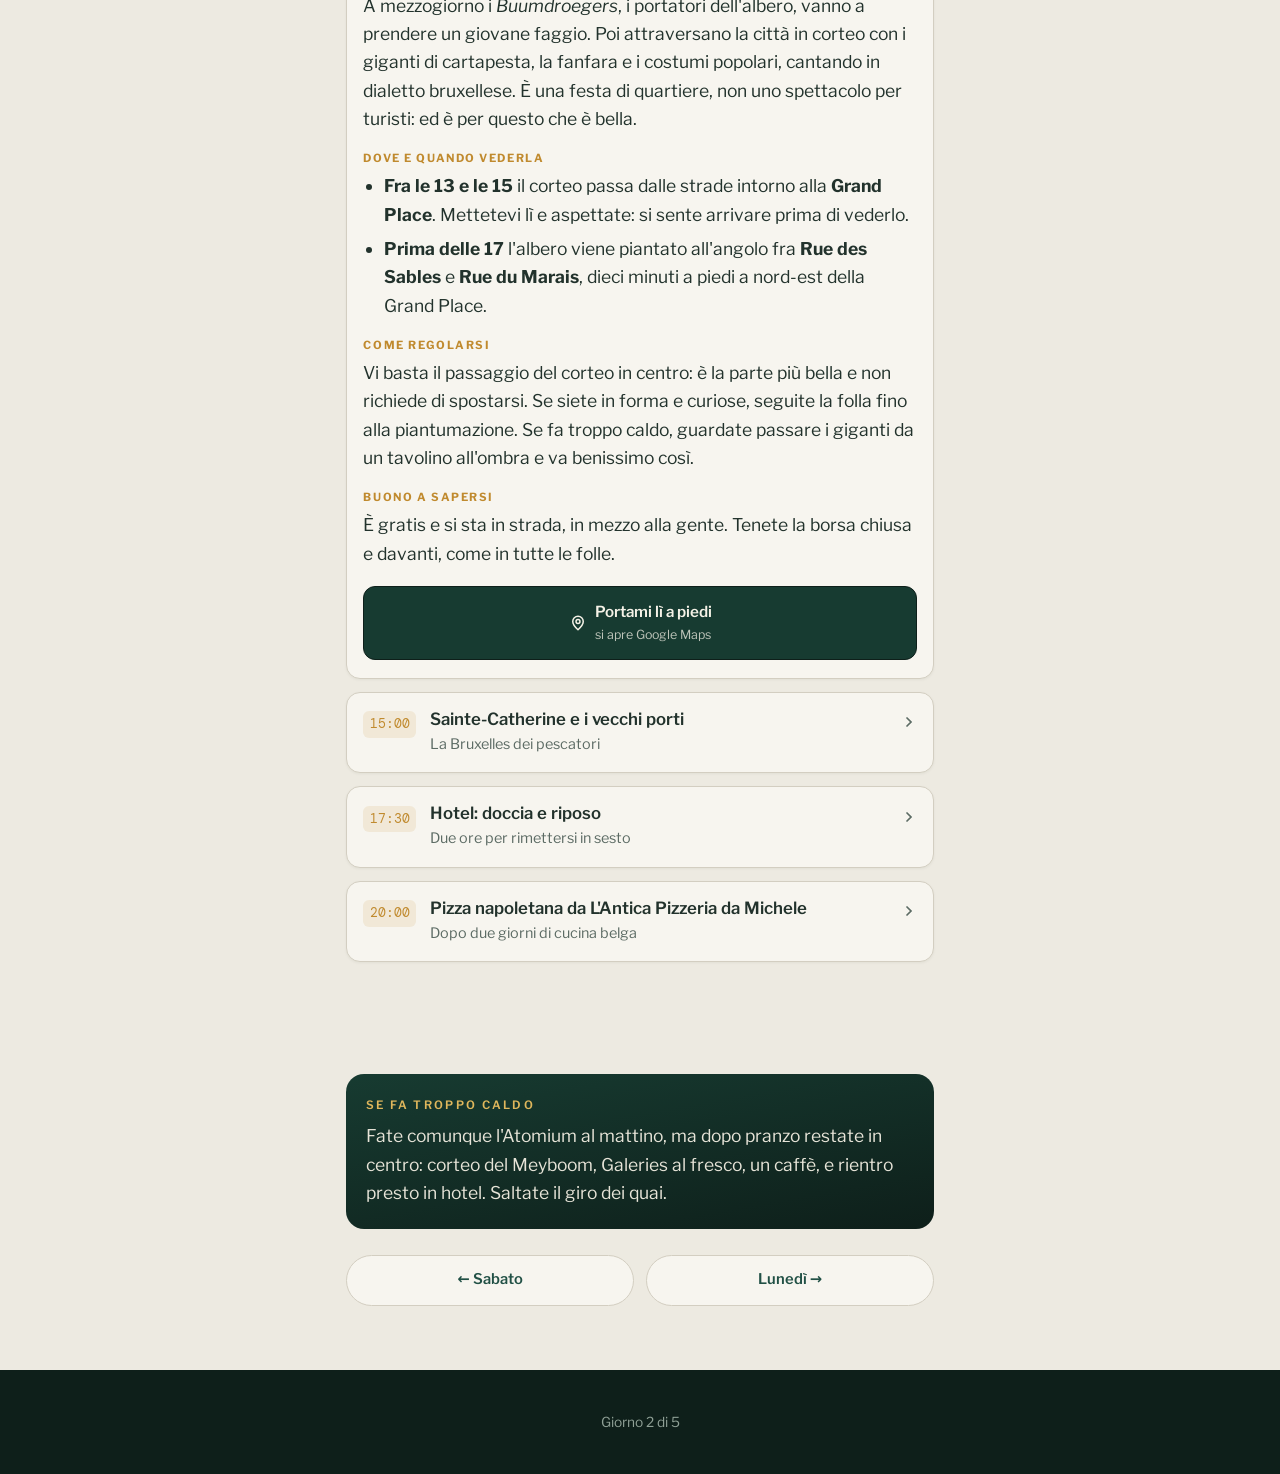
==== commit d7714c9d: "Aggiungo domenica.html" ====
--- a/domenica.html
+++ b/domenica.html
@@ -73,27 +73,37 @@
           <span class="stop__time">09:20</span>
           <span class="stop__head">
             <span class="stop__name">Come arrivare all'Atomium</span>
-            <span class="stop__hint">Taxi + una sola metro, nessun cambio</span>
-          </span>
-          <svg class="stop__chev" width="16" height="16" viewBox="0 0 24 24" fill="none" stroke="currentColor" stroke-width="2.6" stroke-linecap="round"><path d="M9 6l6 6-6 6"/></svg>
-        </summary>
-        <div class="stop__body">
-          <div class="field">
-            <span class="field__label">Passo per passo</span>
-            <ul>
-              <li>Chiedete alla reception un taxi per <strong>Gare du Midi</strong>.</li>
-              <li>Entrate nella stazione della metro e cercate la <strong>linea 6 direzione ROI BAUDOUIN</strong>.</li>
-              <li>Restate a bordo per 12 fermate e scendete a <strong>HEYSEL / HEIZEL</strong>.</li>
+            <span class="stop__hint">Tre modi, dal più semplice al più economico</span>
+          </span>
+          <svg class="stop__chev" width="16" height="16" viewBox="0 0 24 24" fill="none" stroke="currentColor" stroke-width="2.6" stroke-linecap="round"><path d="M9 6l6 6-6 6"/></svg>
+        </summary>
+        <div class="stop__body">
+          <div class="field">
+            <span class="field__label">1 · Tram diretto — nessun cambio</span>
+            <p>Quattro minuti a piedi fino alla fermata <strong>LEMONNIER</strong> (è il grande viale dietro l'hotel), poi tram <strong>51</strong> direzione <strong>STADE</strong>. Si resta seduti fino al capolinea e si scende a <strong>HEYSEL</strong> o a <strong>STADE</strong>: l'Atomium è lì.</p>
+            <p>Ci mette una mezz'ora buona, più della metro, ma <strong>non c'è niente da cambiare e niente da capire</strong>. Se avete un dubbio su come muovervi, questa è la scelta giusta.</p>
+          </div>
+
+          <div class="field">
+            <span class="field__label">2 · Taxi + metro — il più veloce</span>
+            <ul>
+              <li>Chiedete alla reception un taxi per <strong>Gare du Midi</strong> (10–15 €).</li>
+              <li>Entrate nella metro e cercate la <strong>linea 6 direzione ROI BAUDOUIN</strong>.</li>
+              <li>Dodici fermate, si scende a <strong>HEYSEL / HEIZEL</strong>.</li>
               <li>All'uscita seguite i cartelli «Atomium»: si vede già da lontano.</li>
             </ul>
-          </div>
-          <div class="field">
-            <span class="field__label">Il biglietto</span>
-            <p>Ognuna appoggia <strong>la propria</strong> carta bancaria contactless al lettore grigio all'ingresso. Quando compare il verde, siete a posto. Se vi controllano, mostrate la stessa carta che avete usato.</p>
-          </div>
-          <div class="field">
-            <span class="field__label">Quanto ci vuole</span>
-            <p>Circa 20 minuti di metro. Contando taxi e attesa, calcolate 40 minuti in tutto.</p>
+            <p>Circa 40 minuti in tutto contando l'attesa.</p>
+          </div>
+
+          <div class="field">
+            <span class="field__label">3 · A piedi + metro — a costo zero</span>
+            <p>Uguale al numero 2, ma invece del taxi fate a piedi i <strong>1,4 km fino a Gare du Midi</strong>: 18 minuti in piano. Di domenica mattina presto, senza valigie e con il fresco, è tranquillo. Se vi va di camminare, questa è la versione furba.</p>
+          </div>
+
+          <div class="field">
+            <span class="field__label">Il biglietto, in tutti i casi</span>
+            <p>Ognuna appoggia <strong>la propria</strong> carta bancaria contactless al lettore grigio salendo. Quando compare il verde, siete a posto. Se vi controllano, mostrate la stessa carta che avete usato.</p>
+            <p>Non passate in due con la stessa carta: risulta un viaggio solo e la multa la prendete entrambe.</p>
           </div>
         </div>
       </details>
